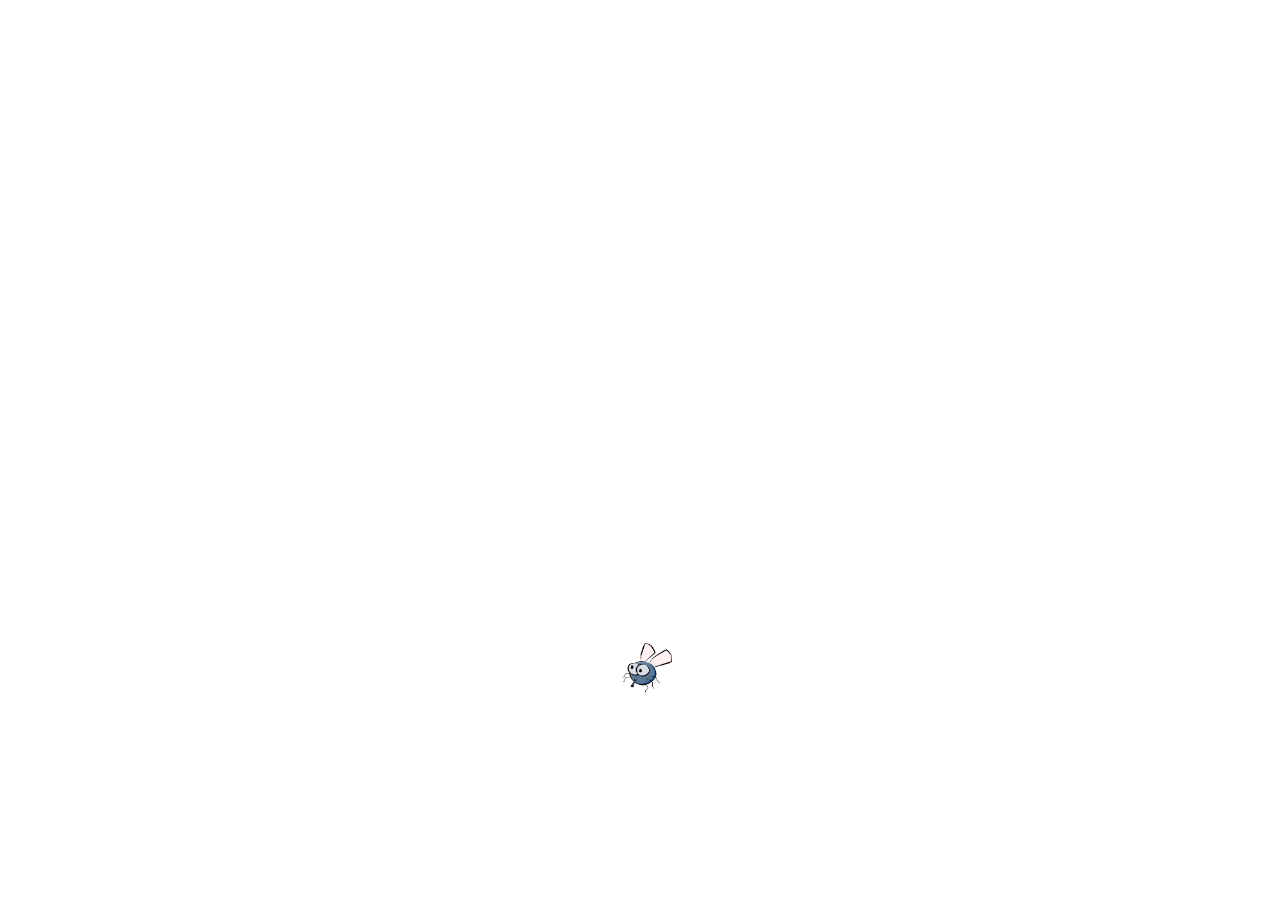
==== app.html @ d511c198 "kill mosquisto" ====
<!DOCTYPE html>
<html lang="en">
<head>
    <meta charset="UTF-8">
    <meta http-equiv="X-UA-Compatible" content="IE=edge">
    <meta name="viewport" content="width=device-width, initial-scale=1.0">
    <title>Document</title>
    <link rel="stylesheet" href="style.css">
    <script src="jogo.js"></script>
</head>
<body onresize="ajustaTamanhoPalcoJogo()">
    <script>
        posicaoRandomica();
    </script>
</body>
</html>
---- style.css ----
.mosquito1 {
    width: 50px;
    height: 50px;
}
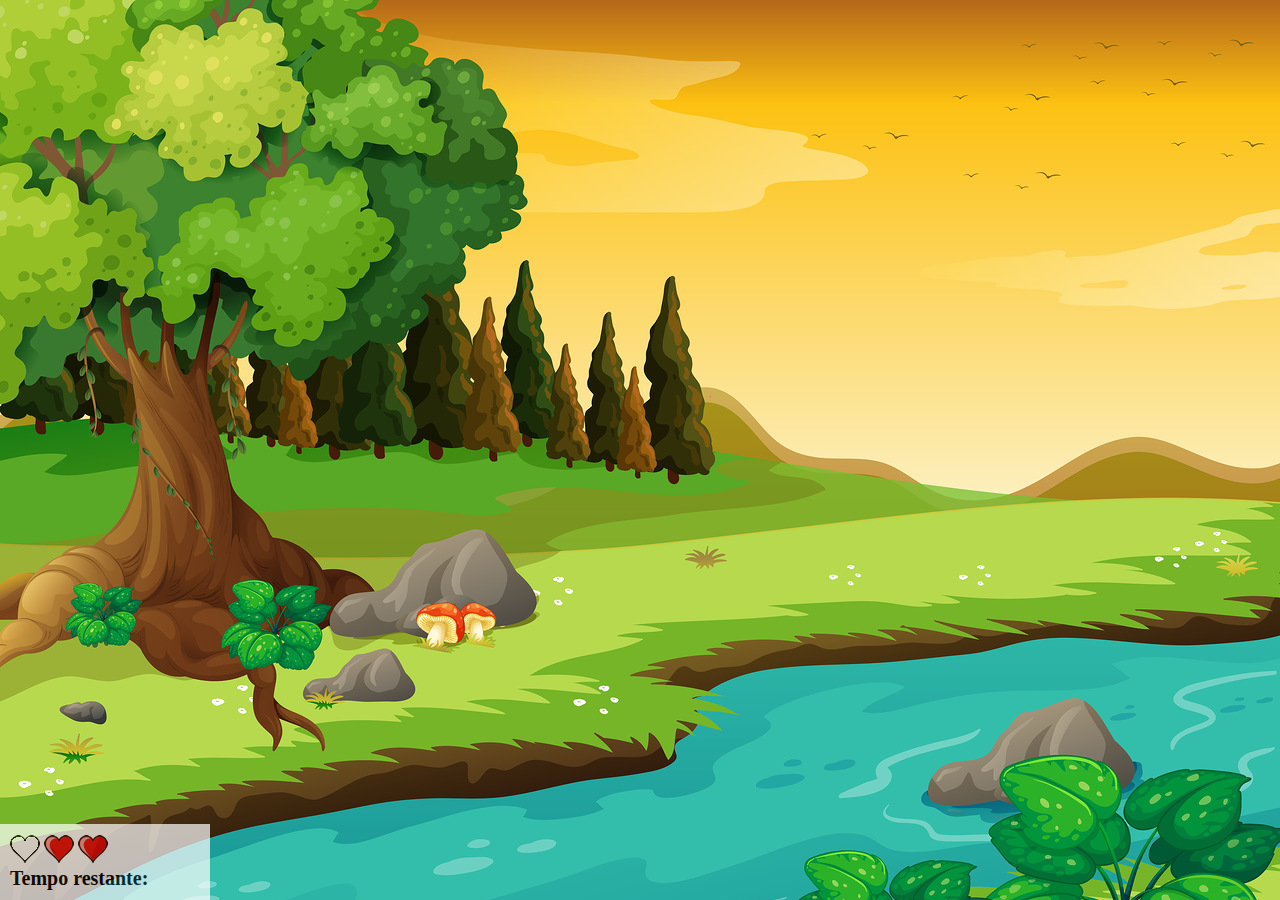
==== commit 708df070: "muito loco" ====
--- a/app.html
+++ b/app.html
@@ -9,8 +9,21 @@
     <script src="jogo.js"></script>
 </head>
 <body onresize="ajustaTamanhoPalcoJogo()">
+    <div class="painel">
+        <div class="vidas">
+            <img src="/imagens/coracao_vazio.png" alt="">
+            <img src="/imagens/coracao_cheio.png" alt="">
+            <img src="/imagens/coracao_cheio.png" alt="">
+        </div>
+        <div class="cronometro">Tempo restante:
+
+        </div>
+    </div>
+    
     <script>
-        posicaoRandomica();
+        setInterval(function() {
+            posicaoRandomica();    
+        }, 1000);
     </script>
 </body>
 </html>--- a/style.css
+++ b/style.css
@@ -1,4 +1,49 @@
+body {
+    background-image: url(imagens/bg.jpg);
+    background-repeat: no-repeat;
+    background-size: cover;
+}
+
 .mosquito1 {
     width: 50px;
     height: 50px;
-}+}
+
+.mosquito2 {
+    width: 60px;
+    height: 60px;
+}
+
+.mosquito3 {
+    width: 70px;
+    height: 70px;
+}
+
+.LadoA {
+    transform: scaleX(1);
+}
+.LadoB {
+    transform: scaleX(-1);
+}
+
+.painel {
+    position: absolute;
+    width: 190px;
+    padding: 10px;
+    left: 0px;
+    bottom: 0px;
+    border-top: solid 1px #fff;
+    background-color: #fff;
+    opacity: 0.7;
+}
+
+.vidas {
+    float: left;
+}
+
+.cronometro {
+    float: left;
+    font-size: 20px;
+    font-weight: bold;
+}
+
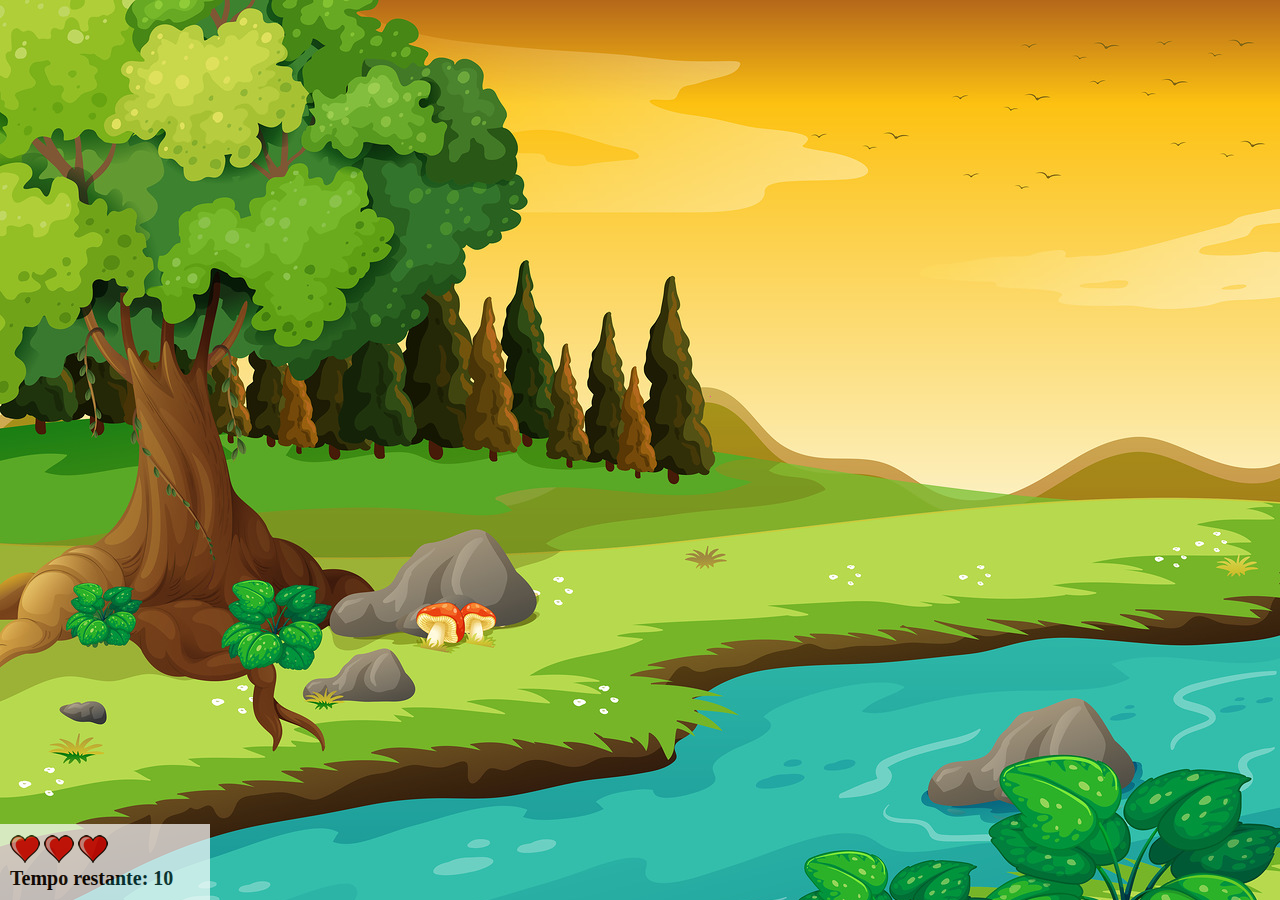
==== commit 9cba5d46: "agr vai" ====
--- a/app.html
+++ b/app.html
@@ -1,5 +1,6 @@
 <!DOCTYPE html>
 <html lang="en">
+
 <head>
     <meta charset="UTF-8">
     <meta http-equiv="X-UA-Compatible" content="IE=edge">
@@ -8,22 +9,28 @@
     <link rel="stylesheet" href="style.css">
     <script src="jogo.js"></script>
 </head>
+
 <body onresize="ajustaTamanhoPalcoJogo()">
     <div class="painel">
         <div class="vidas">
-            <img src="/imagens/coracao_vazio.png" alt="">
-            <img src="/imagens/coracao_cheio.png" alt="">
-            <img src="/imagens/coracao_cheio.png" alt="">
+            <img id="v1" src="/imagens/coracao_cheio.png" alt="">
+            <img id="v2" src="/imagens/coracao_cheio.png" alt="">
+            <img id="v3" src="/imagens/coracao_cheio.png" alt="">
         </div>
-        <div class="cronometro">Tempo restante:
+        <div class="cronometro">Tempo restante: <span id="cronometro"></span>
 
         </div>
     </div>
-    
+
     <script>
-        setInterval(function() {
-            posicaoRandomica();    
-        }, 1000);
+
+        document.getElementById('cronometro').innerHTML = tempo
+
+        var criaMosquito = setInterval(function () {
+            posicaoRandomica();
+            console.log(criarMosquitoTempo);
+        }, criarMosquitoTempo);
     </script>
 </body>
+
 </html>--- a/style.css
+++ b/style.css
@@ -1,3 +1,8 @@
+html {
+    cursor: url(imagens/mata_mosca.png) 30 30 , auto;
+}
+
+
 body {
     background-image: url(imagens/bg.jpg);
     background-repeat: no-repeat;
